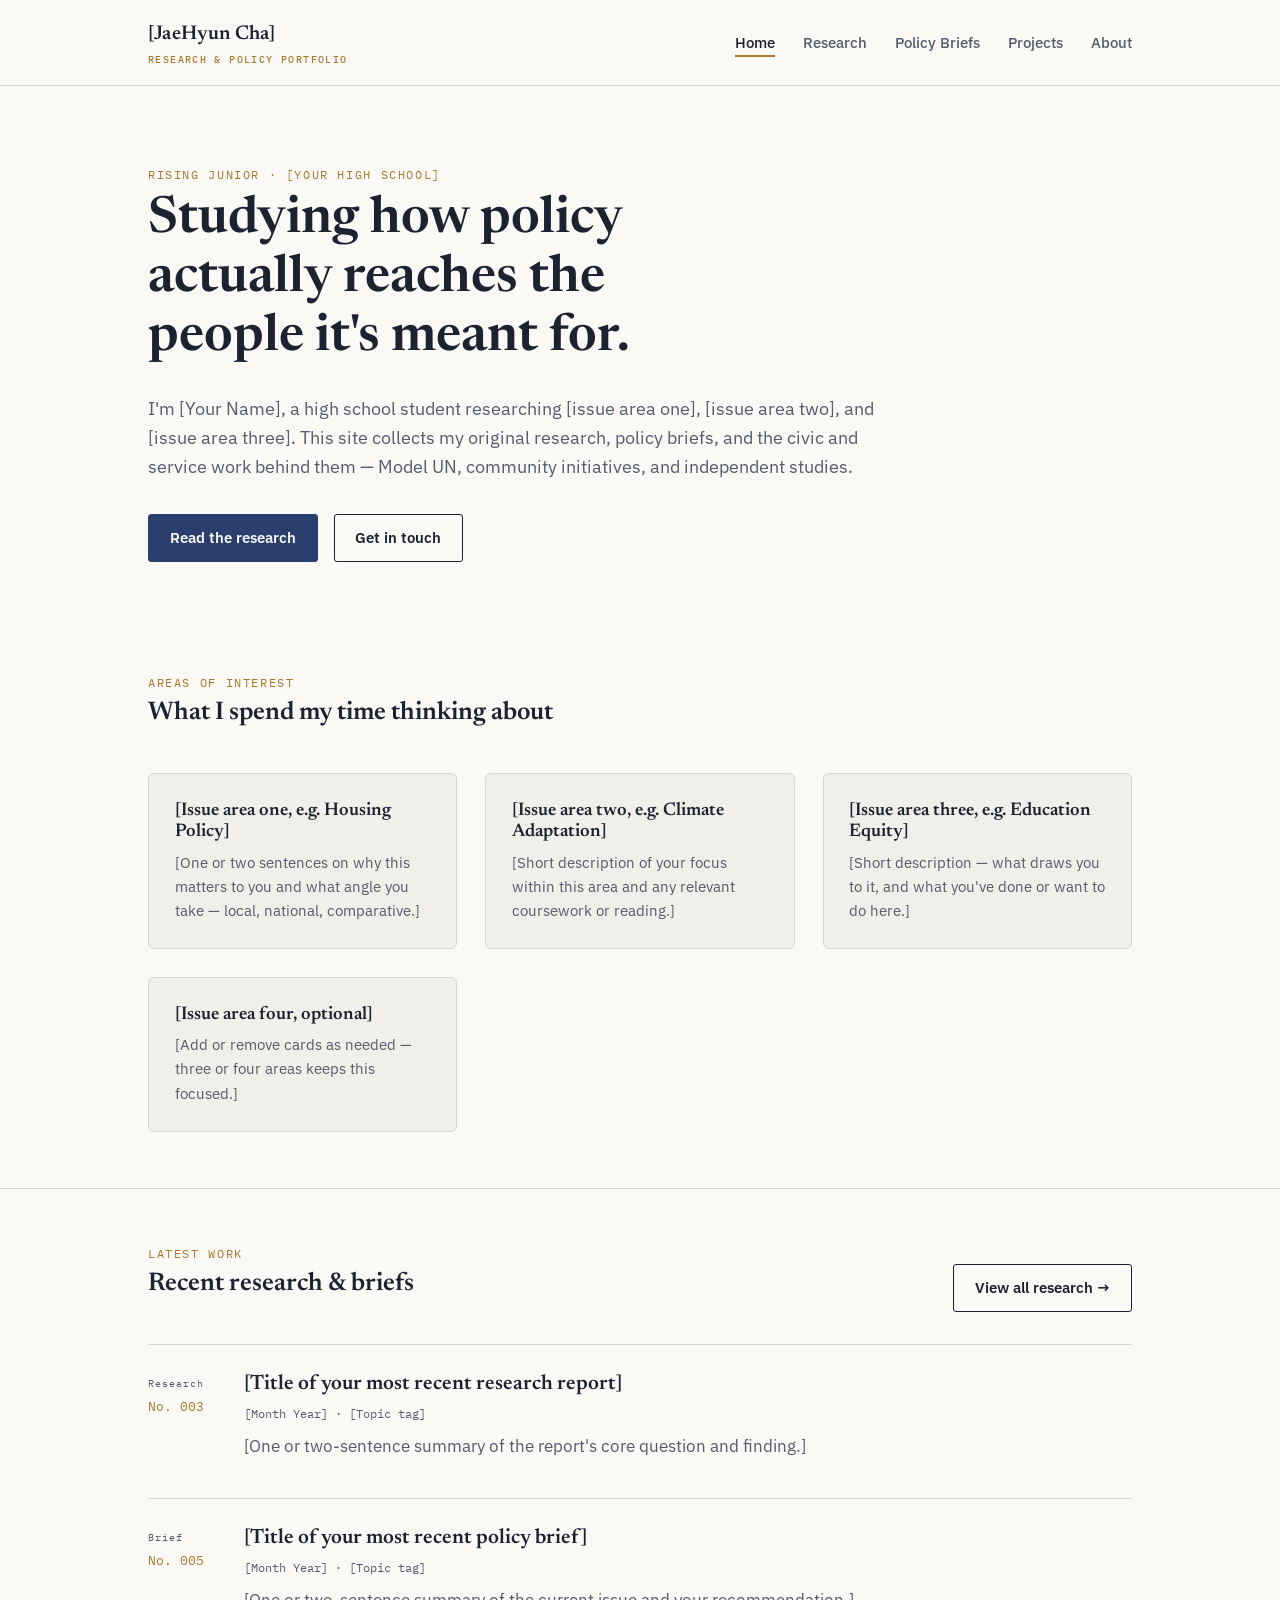
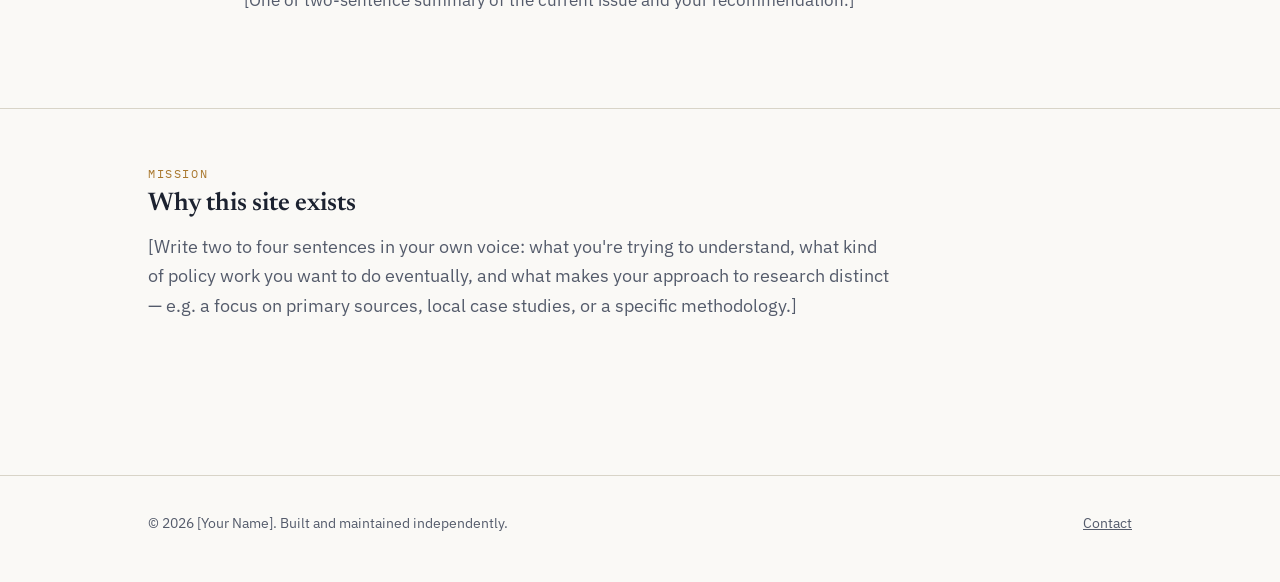
==== index.html @ af5862cc "Update index.html" ====
<!DOCTYPE html>
<html lang="en">
<head>
<meta charset="UTF-8">
<meta name="viewport" content="width=device-width, initial-scale=1.0">
<title>JaeHyun Cha — Research &amp; Policy Portfolio</title>
<meta name="description" content="Research, policy briefs, and civic projects by [Your Name], a high school student focused on [your issue areas].">
<link rel="preconnect" href="https://fonts.googleapis.com">
<link href="https://fonts.googleapis.com/css2?family=Newsreader:ital,wght@0,400;0,500;0,600;1,400&family=IBM+Plex+Sans:wght@400;500;600&family=IBM+Plex+Mono:wght@400;500&display=swap" rel="stylesheet">
<link rel="stylesheet" href="assets/style.css">
</head>
<body>

<header class="site-header">
  <div class="wrap">
    <a class="brand" href="index.html">[JaeHyun Cha]<small>Research &amp; Policy Portfolio</small></a>
    <button class="nav-toggle" aria-expanded="false" aria-controls="primary-nav">Menu</button>
    <nav class="site-nav" id="primary-nav">
      <ul>
        <li><a href="index.html" aria-current="page">Home</a></li>
        <li><a href="research.html">Research</a></li>
        <li><a href="policy-briefs.html">Policy Briefs</a></li>
        <li><a href="projects.html">Projects</a></li>
        <li><a href="about.html">About</a></li>
      </ul>
    </nav>
  </div>
</header>

<main>

  <section class="hero">
    <div class="wrap">
      <span class="eyebrow">Rising Junior · [Your High School]</span>
      <h1>Studying how policy actually reaches the people it's meant for.</h1>
      <p class="lede">
        I'm [Your Name], a high school student researching [issue area one],
        [issue area two], and [issue area three]. This site collects my original
        research, policy briefs, and the civic and service work behind them —
        Model UN, community initiatives, and independent studies.
      </p>
      <div class="hero-actions">
        <a class="btn btn-primary" href="research.html">Read the research</a>
        <a class="btn" href="about.html">Get in touch</a>
      </div>
    </div>
  </section>

  <section class="section">
    <div class="wrap">
      <div class="section-head">
        <div>
          <span class="eyebrow">Areas of interest</span>
          <h2>What I spend my time thinking about</h2>
        </div>
      </div>
      <div class="card-grid">
        <div class="card">
          <h3>[Issue area one, e.g. Housing Policy]</h3>
          <p>[One or two sentences on why this matters to you and what angle you take — local, national, comparative.]</p>
        </div>
        <div class="card">
          <h3>[Issue area two, e.g. Climate Adaptation]</h3>
          <p>[Short description of your focus within this area and any relevant coursework or reading.]</p>
        </div>
        <div class="card">
          <h3>[Issue area three, e.g. Education Equity]</h3>
          <p>[Short description — what draws you to it, and what you've done or want to do here.]</p>
        </div>
        <div class="card">
          <h3>[Issue area four, optional]</h3>
          <p>[Add or remove cards as needed — three or four areas keeps this focused.]</p>
        </div>
      </div>
    </div>
  </section>

  <section class="section">
    <div class="wrap">
      <div class="section-head">
        <div>
          <span class="eyebrow">Latest work</span>
          <h2>Recent research &amp; briefs</h2>
        </div>
        <a class="btn" href="research.html">View all research →</a>
      </div>

      <div class="doc-list">
        <a class="doc-entry" href="research.html">
          <div class="doc-num"><span class="no-label">Research</span>No. 003</div>
          <div>
            <h3 class="doc-title">[Title of your most recent research report]</h3>
            <div class="doc-meta">[Month Year] · [Topic tag]</div>
            <p class="doc-excerpt">[One or two-sentence summary of the report's core question and finding.]</p>
          </div>
        </a>
        <a class="doc-entry" href="policy-briefs.html">
          <div class="doc-num"><span class="no-label">Brief</span>No. 005</div>
          <div>
            <h3 class="doc-title">[Title of your most recent policy brief]</h3>
            <div class="doc-meta">[Month Year] · [Topic tag]</div>
            <p class="doc-excerpt">[One or two-sentence summary of the current issue and your recommendation.]</p>
          </div>
        </a>
      </div>
    </div>
  </section>

  <section class="section">
    <div class="wrap">
      <span class="eyebrow">Mission</span>
      <h2>Why this site exists</h2>
      <p class="lede">
        [Write two to four sentences in your own voice: what you're trying to
        understand, what kind of policy work you want to do eventually, and
        what makes your approach to research distinct — e.g. a focus on primary
        sources, local case studies, or a specific methodology.]
      </p>
    </div>
  </section>

</main>

<footer class="site-footer">
  <div class="wrap">
    <span>&copy; <span id="year"></span> [Your Name]. Built and maintained independently.</span>
    <span><a href="about.html">Contact</a></span>
  </div>
</footer>

<script src="assets/script.js"></script>
<script>document.getElementById("year").textContent = new Date().getFullYear();</script>
</body>
</html>
---- assets/style.css ----
/* ============================================================
   Design tokens
   ============================================================ */
:root {
  --paper: #FAF9F6;
  --paper-dim: #F1EFE9;
  --ink: #1C2230;
  --ink-soft: #545B6B;
  --rule: #D8D4C8;
  --accent: #2B3F6E;      /* deep indigo — links, headings */
  --accent-warm: #A9782E; /* muted ochre — brief/report numbering, tags */
  --accent-warm-bg: #F4ECDA;

  --font-display: "Newsreader", Georgia, serif;
  --font-body: "IBM Plex Sans", -apple-system, sans-serif;
  --font-mono: "IBM Plex Mono", ui-monospace, monospace;

  --measure: 68ch;
  --gutter: clamp(1.25rem, 4vw, 3rem);
}

* { box-sizing: border-box; }

html { scroll-behavior: smooth; }

body {
  margin: 0;
  background: var(--paper);
  color: var(--ink);
  font-family: var(--font-body);
  font-size: 17px;
  line-height: 1.6;
  -webkit-font-smoothing: antialiased;
}

@media (prefers-reduced-motion: reduce) {
  html { scroll-behavior: auto; }
  * { animation: none !important; transition: none !important; }
}

a { color: var(--accent); }
a:focus-visible,
button:focus-visible,
input:focus-visible,
textarea:focus-visible {
  outline: 2px solid var(--accent-warm);
  outline-offset: 3px;
}

img { max-width: 100%; display: block; }

h1, h2, h3, h4 {
  font-family: var(--font-display);
  font-weight: 600;
  color: var(--ink);
  margin: 0 0 0.5em;
  line-height: 1.15;
}

p { margin: 0 0 1em; }

/* ============================================================
   Layout shell
   ============================================================ */
.wrap {
  max-width: 1080px;
  margin: 0 auto;
  padding: 0 var(--gutter);
}

/* ---- Header / Nav ---- */
.site-header {
  border-bottom: 1px solid var(--rule);
  background: var(--paper);
  position: sticky;
  top: 0;
  z-index: 50;
}

.site-header .wrap {
  display: flex;
  align-items: center;
  justify-content: space-between;
  padding-top: 1.1rem;
  padding-bottom: 1.1rem;
}

.brand {
  font-family: var(--font-display);
  font-size: 1.25rem;
  font-weight: 600;
  color: var(--ink);
  text-decoration: none;
  letter-spacing: 0.01em;
}

.brand small {
  display: block;
  font-family: var(--font-mono);
  font-size: 0.62rem;
  letter-spacing: 0.14em;
  text-transform: uppercase;
  color: var(--accent-warm);
  font-weight: 500;
  margin-top: 2px;
}

.nav-toggle {
  display: none;
  background: none;
  border: 1px solid var(--rule);
  border-radius: 4px;
  padding: 0.4rem 0.6rem;
  font-family: var(--font-mono);
  font-size: 0.8rem;
  cursor: pointer;
  color: var(--ink);
}

.site-nav ul {
  list-style: none;
  display: flex;
  gap: 1.75rem;
  margin: 0;
  padding: 0;
}

.site-nav a {
  text-decoration: none;
  color: var(--ink-soft);
  font-size: 0.92rem;
  font-weight: 500;
  padding-bottom: 3px;
  border-bottom: 2px solid transparent;
  transition: color 0.15s ease, border-color 0.15s ease;
}

.site-nav a:hover { color: var(--ink); }

.site-nav a[aria-current="page"] {
  color: var(--ink);
  border-bottom-color: var(--accent-warm);
}

@media (max-width: 720px) {
  .nav-toggle { display: inline-flex; }
  .site-nav {
    display: none;
    width: 100%;
  }
  .site-nav.open { display: block; }
  .site-header .wrap {
    flex-wrap: wrap;
  }
  .site-nav ul {
    flex-direction: column;
    gap: 0;
    padding: 0.75rem 0 1rem;
  }
  .site-nav a {
    display: block;
    padding: 0.6rem 0;
    border-bottom: 1px solid var(--rule);
  }
}

/* ---- Footer ---- */
.site-footer {
  border-top: 1px solid var(--rule);
  margin-top: 5rem;
  padding: 2.25rem 0 3rem;
  color: var(--ink-soft);
  font-size: 0.88rem;
}

.site-footer .wrap {
  display: flex;
  flex-wrap: wrap;
  gap: 1rem;
  justify-content: space-between;
  align-items: center;
}

.site-footer a { color: var(--ink-soft); }

/* ============================================================
   Reusable components
   ============================================================ */

.eyebrow {
  font-family: var(--font-mono);
  font-size: 0.72rem;
  letter-spacing: 0.14em;
  text-transform: uppercase;
  color: var(--accent-warm);
  margin: 0 0 0.6em;
  display: block;
}

.lede {
  font-size: 1.15rem;
  color: var(--ink-soft);
  max-width: var(--measure);
}

.section {
  padding: 3.5rem 0;
}

.section + .section {
  border-top: 1px solid var(--rule);
}

.section-head {
  display: flex;
  justify-content: space-between;
  align-items: flex-end;
  gap: 1rem;
  margin-bottom: 2rem;
  flex-wrap: wrap;
}

.hr-rule {
  border: none;
  border-top: 1px solid var(--rule);
  margin: 2.5rem 0;
}

/* ---- Buttons / tags ---- */
.btn {
  display: inline-block;
  font-family: var(--font-body);
  font-weight: 600;
  font-size: 0.92rem;
  text-decoration: none;
  padding: 0.7rem 1.3rem;
  border-radius: 3px;
  border: 1px solid var(--ink);
  color: var(--ink);
  background: transparent;
  transition: background 0.15s ease, color 0.15s ease;
}

.btn:hover { background: var(--ink); color: var(--paper); }

.btn-primary {
  background: var(--accent);
  border-color: var(--accent);
  color: var(--paper);
}

.btn-primary:hover { background: var(--ink); border-color: var(--ink); }

.tag {
  display: inline-block;
  font-family: var(--font-mono);
  font-size: 0.7rem;
  letter-spacing: 0.06em;
  text-transform: uppercase;
  background: var(--accent-warm-bg);
  color: var(--accent-warm);
  padding: 0.25em 0.6em;
  border-radius: 3px;
  margin: 0 0.4em 0.4em 0;
}

/* ---- Doc entry (signature element): numbered brief/report card ---- */
.doc-list {
  display: flex;
  flex-direction: column;
}

.doc-entry {
  display: grid;
  grid-template-columns: 4.5rem 1fr;
  gap: 1.5rem;
  padding: 1.75rem 0;
  border-top: 1px solid var(--rule);
  text-decoration: none;
  color: inherit;
}

.doc-list a.doc-entry { cursor: pointer; }

.doc-entry:hover .doc-title { color: var(--accent); }

.doc-num {
  font-family: var(--font-mono);
  font-size: 0.8rem;
  color: var(--accent-warm);
  padding-top: 0.2rem;
}

.doc-num .no-label {
  display: block;
  font-size: 0.62rem;
  letter-spacing: 0.1em;
  color: var(--ink-soft);
  margin-bottom: 0.3rem;
}

.doc-title {
  font-family: var(--font-display);
  font-size: 1.3rem;
  margin: 0 0 0.35em;
  transition: color 0.15s ease;
}

.doc-meta {
  font-family: var(--font-mono);
  font-size: 0.75rem;
  color: var(--ink-soft);
  margin-bottom: 0.6rem;
}

.doc-excerpt {
  color: var(--ink-soft);
  max-width: var(--measure);
  margin-bottom: 0.6rem;
}

@media (max-width: 560px) {
  .doc-entry { grid-template-columns: 1fr; gap: 0.4rem; }
  .doc-num { display: flex; gap: 0.5rem; align-items: baseline; }
  .doc-num .no-label { margin-bottom: 0; }
}

/* ---- Interest / project cards ---- */
.card-grid {
  display: grid;
  grid-template-columns: repeat(auto-fit, minmax(230px, 1fr));
  gap: 1.75rem;
}

.card {
  border: 1px solid var(--rule);
  border-radius: 6px;
  padding: 1.6rem;
  background: var(--paper-dim);
}

.card h3 {
  font-size: 1.15rem;
  margin-bottom: 0.4em;
}

.card p { color: var(--ink-soft); margin-bottom: 0; font-size: 0.95rem; }

/* ---- Hero ---- */
.hero {
  padding: 5rem 0 3.5rem;
}

.hero h1 {
  font-size: clamp(2.1rem, 5vw, 3.2rem);
  max-width: 16ch;
}

.hero .lede { margin-top: 1rem; }

.hero-actions {
  margin-top: 2rem;
  display: flex;
  gap: 1rem;
  flex-wrap: wrap;
}

/* ---- Timeline (Projects page) ---- */
.timeline {
  border-left: 2px solid var(--rule);
  padding-left: 1.75rem;
  display: flex;
  flex-direction: column;
  gap: 2.25rem;
}

.timeline-item { position: relative; }

.timeline-item::before {
  content: "";
  position: absolute;
  left: -2.05rem;
  top: 0.35rem;
  width: 10px;
  height: 10px;
  border-radius: 50%;
  background: var(--accent-warm);
}

.timeline-item h3 { margin-bottom: 0.2em; font-size: 1.15rem; }

.timeline-date {
  font-family: var(--font-mono);
  font-size: 0.75rem;
  color: var(--ink-soft);
  display: block;
  margin-bottom: 0.4rem;
}

/* ---- About page ---- */
.about-grid {
  display: grid;
  grid-template-columns: 1fr 1.4fr;
  gap: 3rem;
}

@media (max-width: 700px) {
  .about-grid { grid-template-columns: 1fr; }
  .about-grid { gap: 2rem; }
}

.about-photo {
  aspect-ratio: 4 / 5;
  background: var(--paper-dim);
  border: 1px solid var(--rule);
  border-radius: 6px;
  display: flex;
  align-items: center;
  justify-content: center;
  font-family: var(--font-mono);
  font-size: 0.8rem;
  color: var(--ink-soft);
  text-align: center;
  padding: 1rem;
}

.contact-list {
  list-style: none;
  padding: 0;
  margin: 1.5rem 0 0;
  display: flex;
  flex-direction: column;
  gap: 0.6rem;
  font-family: var(--font-mono);
  font-size: 0.9rem;
}

.contact-list a { text-decoration: none; }
.contact-list a:hover { text-decoration: underline; }

/* ---- Contact / form (About page) ---- */
.form-row { margin-bottom: 1.1rem; display: flex; flex-direction: column; gap: 0.35rem; }
.form-row label { font-size: 0.85rem; font-weight: 600; color: var(--ink); }
.form-row input,
.form-row textarea {
  font-family: var(--font-body);
  font-size: 0.95rem;
  padding: 0.65rem 0.75rem;
  border: 1px solid var(--rule);
  border-radius: 4px;
  background: var(--paper);
  color: var(--ink);
}
.form-row textarea { resize: vertical; min-height: 110px; }
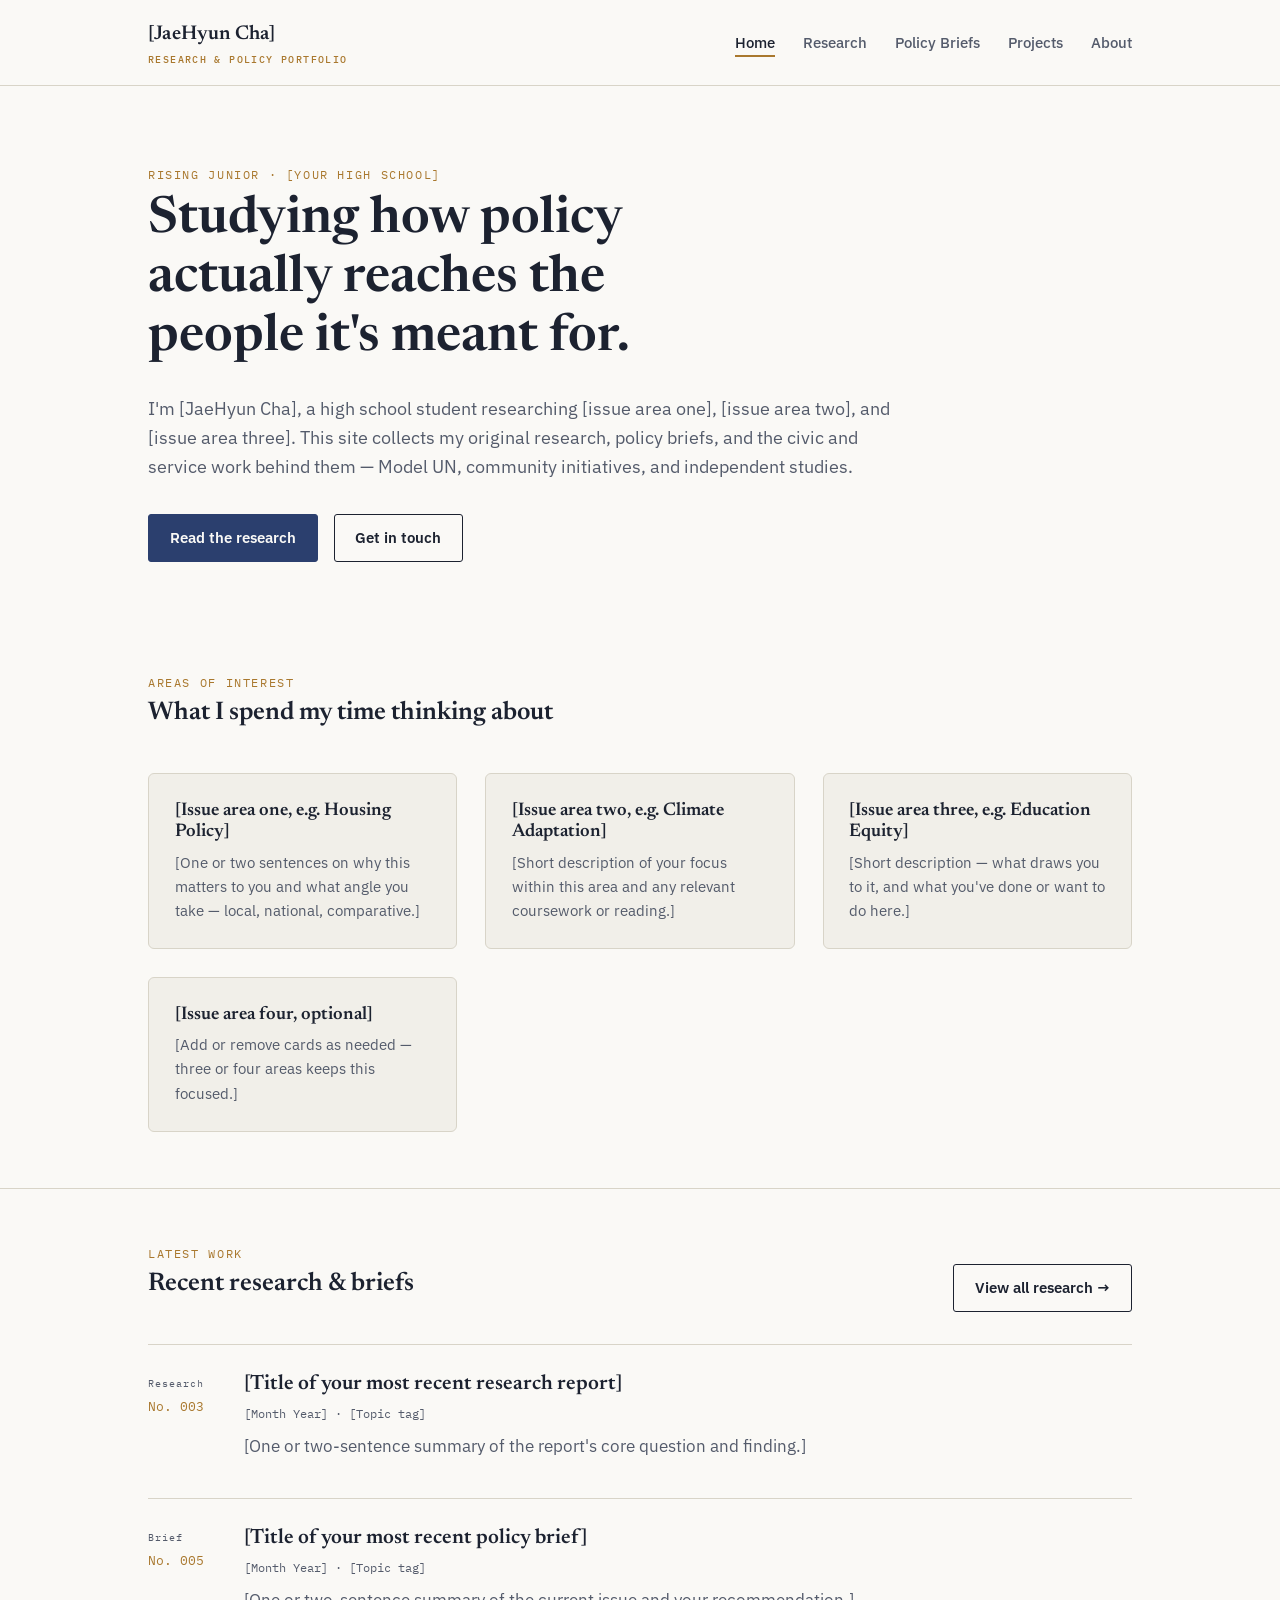
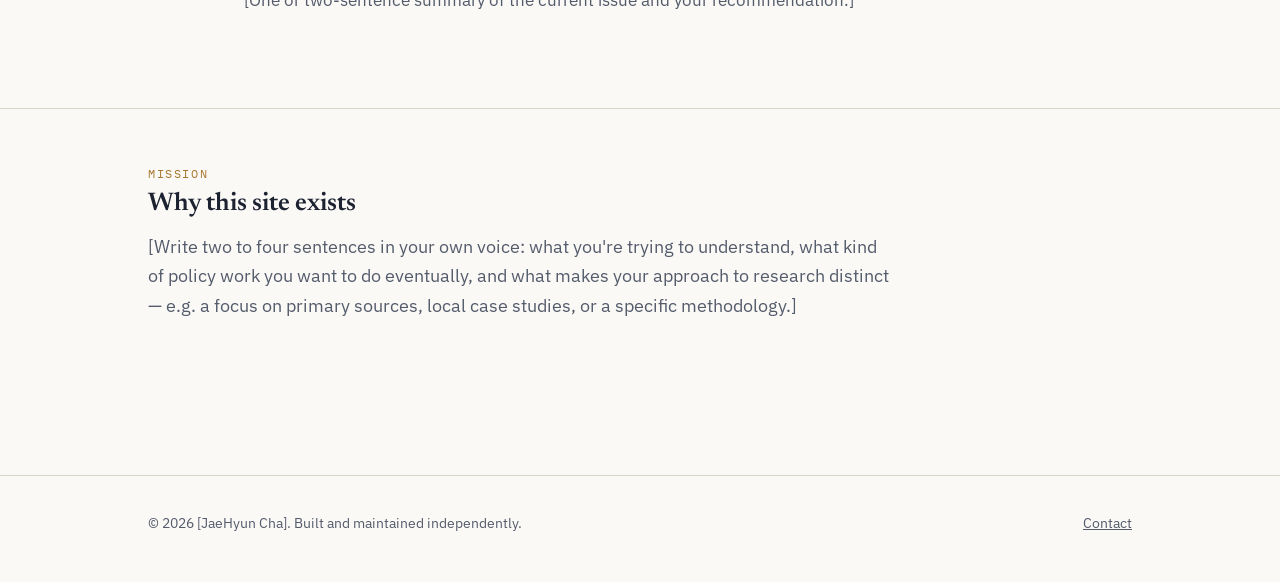
==== commit f4474c9b: "Update index.html" ====
--- a/index.html
+++ b/index.html
@@ -3,8 +3,8 @@
 <head>
 <meta charset="UTF-8">
 <meta name="viewport" content="width=device-width, initial-scale=1.0">
-<title>JaeHyun Cha — Research &amp; Policy Portfolio</title>
-<meta name="description" content="Research, policy briefs, and civic projects by [Your Name], a high school student focused on [your issue areas].">
+<title> JaeHyun Cha — Research &amp; Policy Portfolio</title>
+<meta name="description" content="Research, policy briefs, and civic projects by [JaeHyun Cha], a high school student focused on [your issue areas].">
 <link rel="preconnect" href="https://fonts.googleapis.com">
 <link href="https://fonts.googleapis.com/css2?family=Newsreader:ital,wght@0,400;0,500;0,600;1,400&family=IBM+Plex+Sans:wght@400;500;600&family=IBM+Plex+Mono:wght@400;500&display=swap" rel="stylesheet">
 <link rel="stylesheet" href="assets/style.css">
@@ -34,7 +34,7 @@
       <span class="eyebrow">Rising Junior · [Your High School]</span>
       <h1>Studying how policy actually reaches the people it's meant for.</h1>
       <p class="lede">
-        I'm [Your Name], a high school student researching [issue area one],
+        I'm [JaeHyun Cha], a high school student researching [issue area one],
         [issue area two], and [issue area three]. This site collects my original
         research, policy briefs, and the civic and service work behind them —
         Model UN, community initiatives, and independent studies.
@@ -123,7 +123,7 @@
 
 <footer class="site-footer">
   <div class="wrap">
-    <span>&copy; <span id="year"></span> [Your Name]. Built and maintained independently.</span>
+    <span>&copy; <span id="year"></span> [JaeHyun Cha]. Built and maintained independently.</span>
     <span><a href="about.html">Contact</a></span>
   </div>
 </footer>
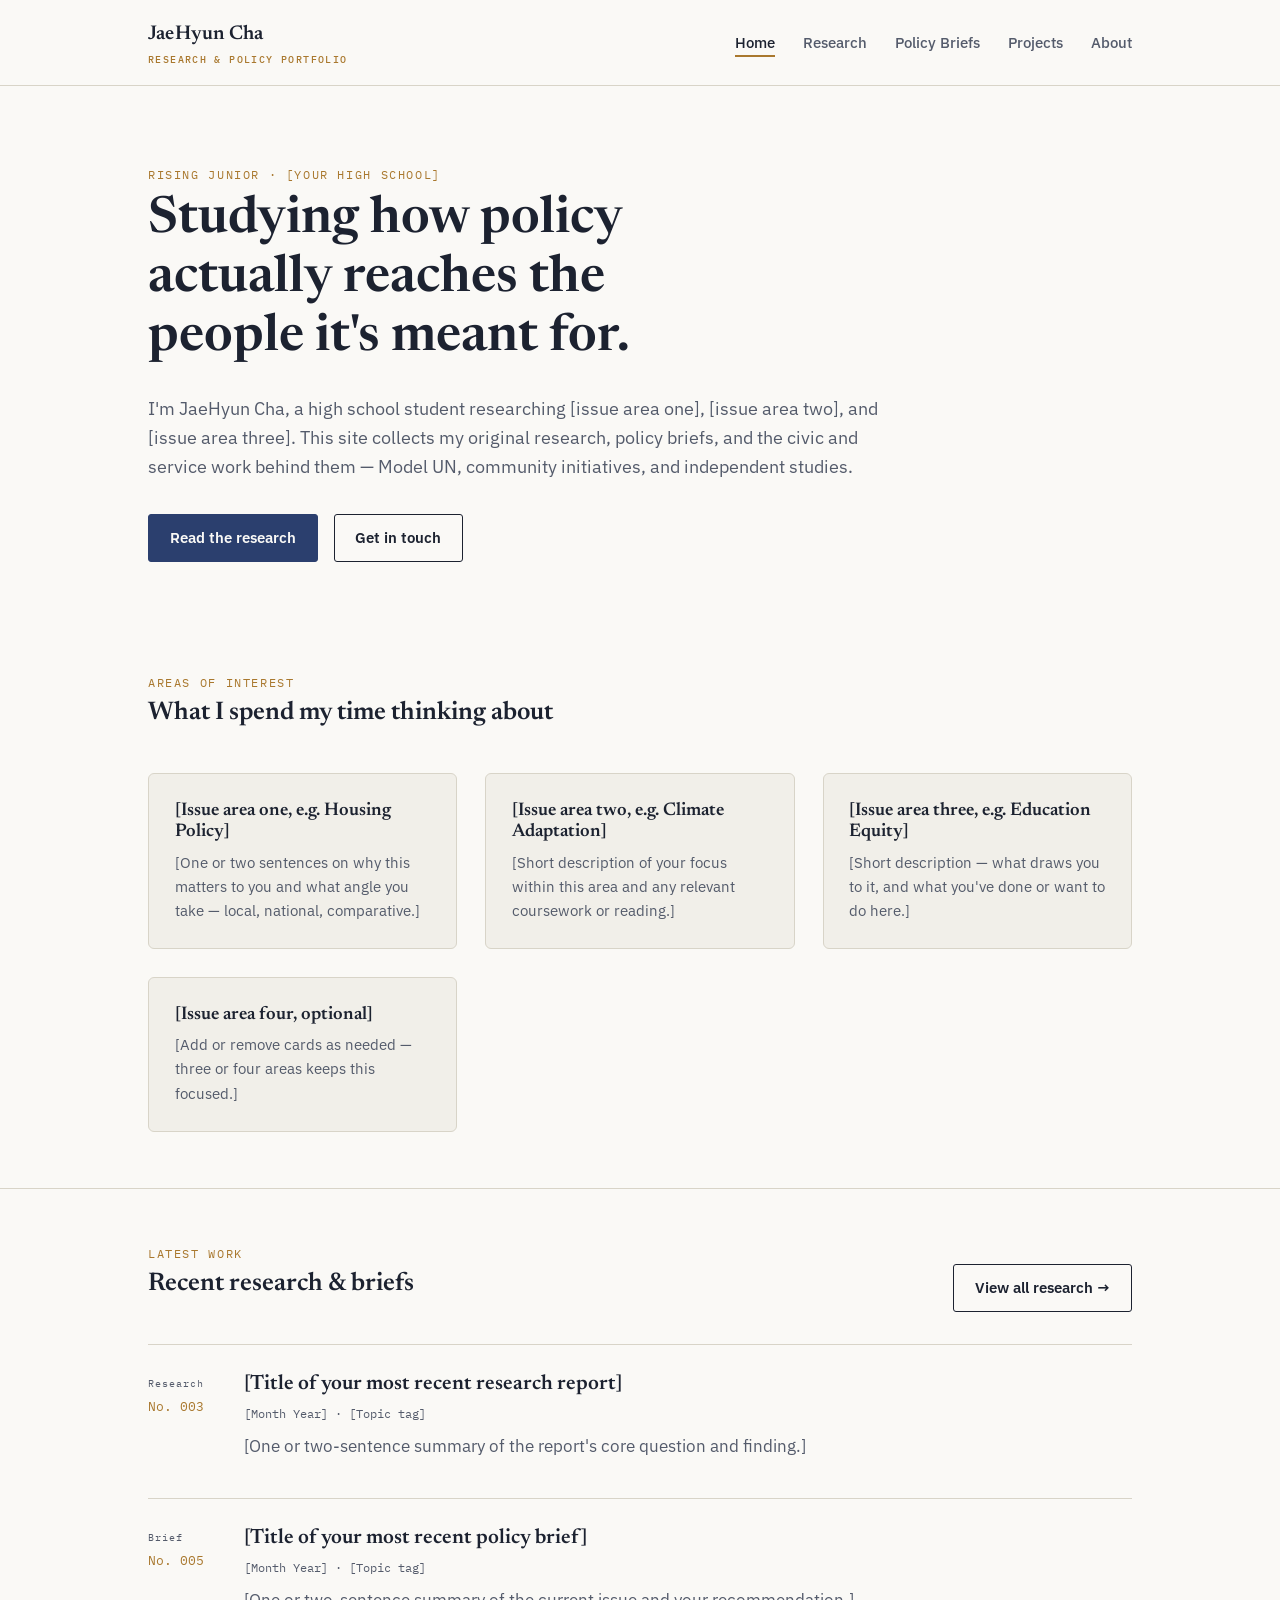
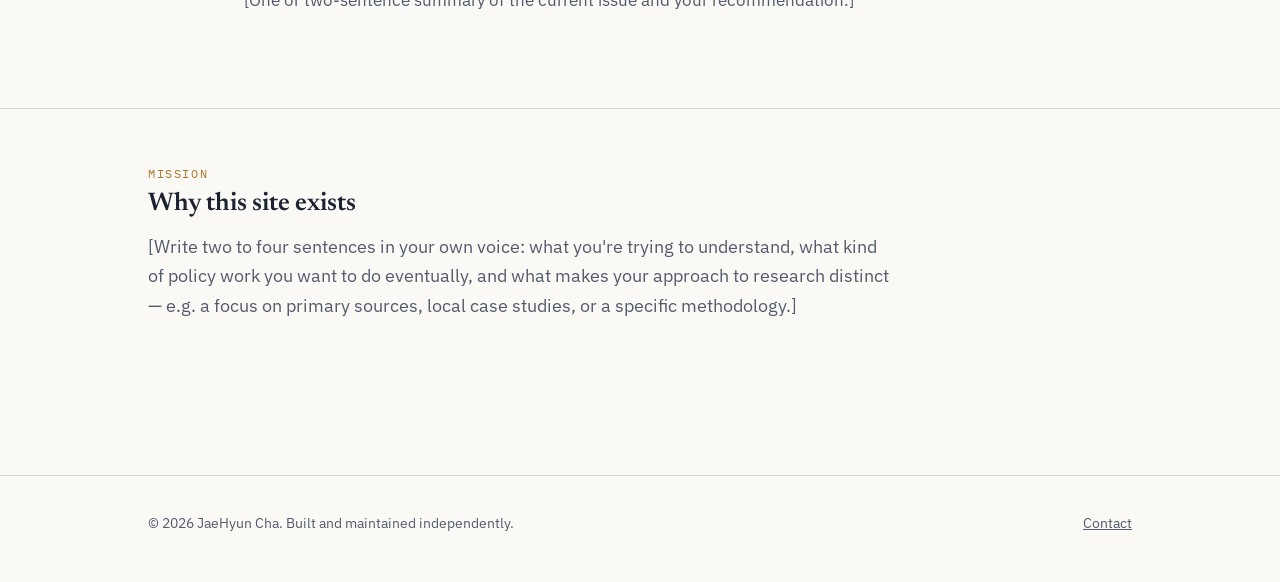
==== commit ba9978a5: "Update index.html" ====
--- a/index.html
+++ b/index.html
@@ -4,7 +4,7 @@
 <meta charset="UTF-8">
 <meta name="viewport" content="width=device-width, initial-scale=1.0">
 <title> JaeHyun Cha — Research &amp; Policy Portfolio</title>
-<meta name="description" content="Research, policy briefs, and civic projects by [JaeHyun Cha], a high school student focused on [your issue areas].">
+<meta name="description" content="Research, policy briefs, and civic projects by JaeHyun Cha, a high school student focused on [your issue areas].">
 <link rel="preconnect" href="https://fonts.googleapis.com">
 <link href="https://fonts.googleapis.com/css2?family=Newsreader:ital,wght@0,400;0,500;0,600;1,400&family=IBM+Plex+Sans:wght@400;500;600&family=IBM+Plex+Mono:wght@400;500&display=swap" rel="stylesheet">
 <link rel="stylesheet" href="assets/style.css">
@@ -13,7 +13,7 @@
 
 <header class="site-header">
   <div class="wrap">
-    <a class="brand" href="index.html">[JaeHyun Cha]<small>Research &amp; Policy Portfolio</small></a>
+    <a class="brand" href="index.html">JaeHyun Cha<small>Research &amp; Policy Portfolio</small></a>
     <button class="nav-toggle" aria-expanded="false" aria-controls="primary-nav">Menu</button>
     <nav class="site-nav" id="primary-nav">
       <ul>
@@ -34,7 +34,7 @@
       <span class="eyebrow">Rising Junior · [Your High School]</span>
       <h1>Studying how policy actually reaches the people it's meant for.</h1>
       <p class="lede">
-        I'm [JaeHyun Cha], a high school student researching [issue area one],
+        I'm JaeHyun Cha, a high school student researching [issue area one],
         [issue area two], and [issue area three]. This site collects my original
         research, policy briefs, and the civic and service work behind them —
         Model UN, community initiatives, and independent studies.
@@ -123,7 +123,7 @@
 
 <footer class="site-footer">
   <div class="wrap">
-    <span>&copy; <span id="year"></span> [JaeHyun Cha]. Built and maintained independently.</span>
+    <span>&copy; <span id="year"></span> JaeHyun Cha. Built and maintained independently.</span>
     <span><a href="about.html">Contact</a></span>
   </div>
 </footer>
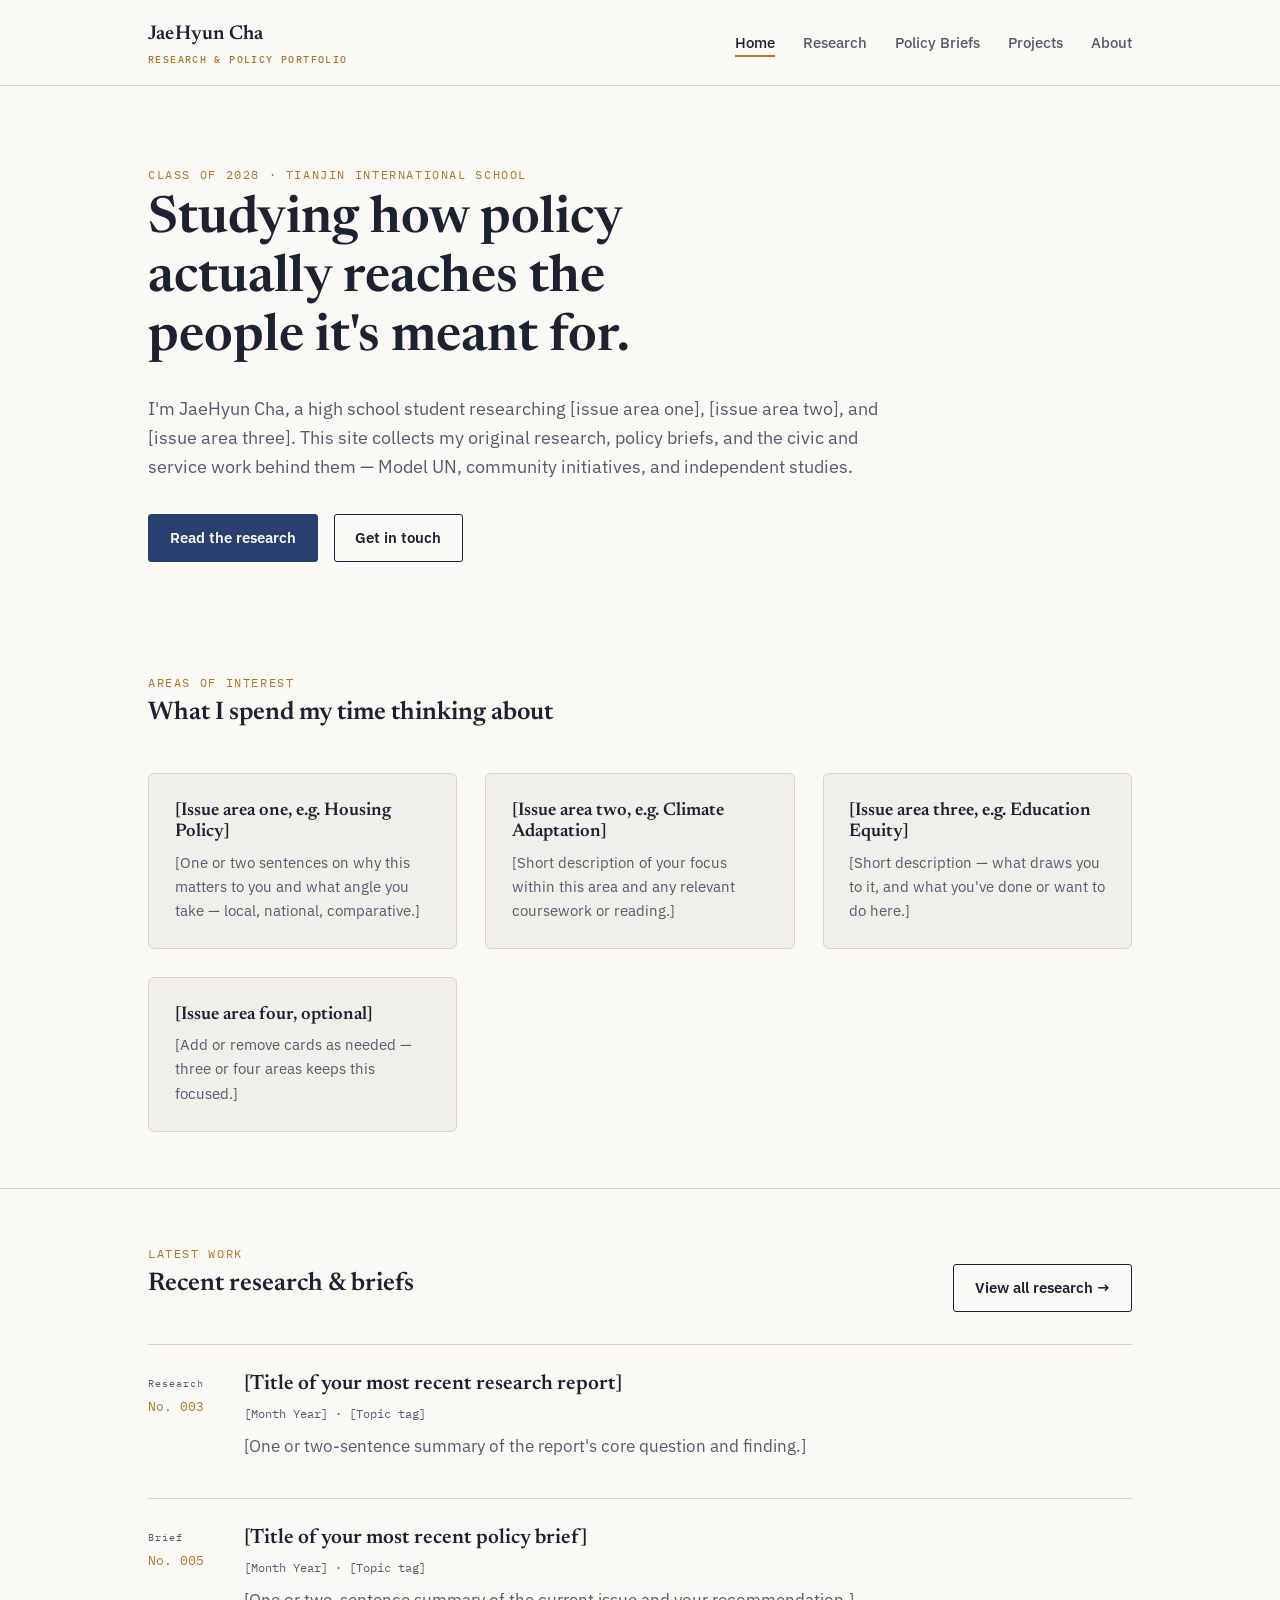
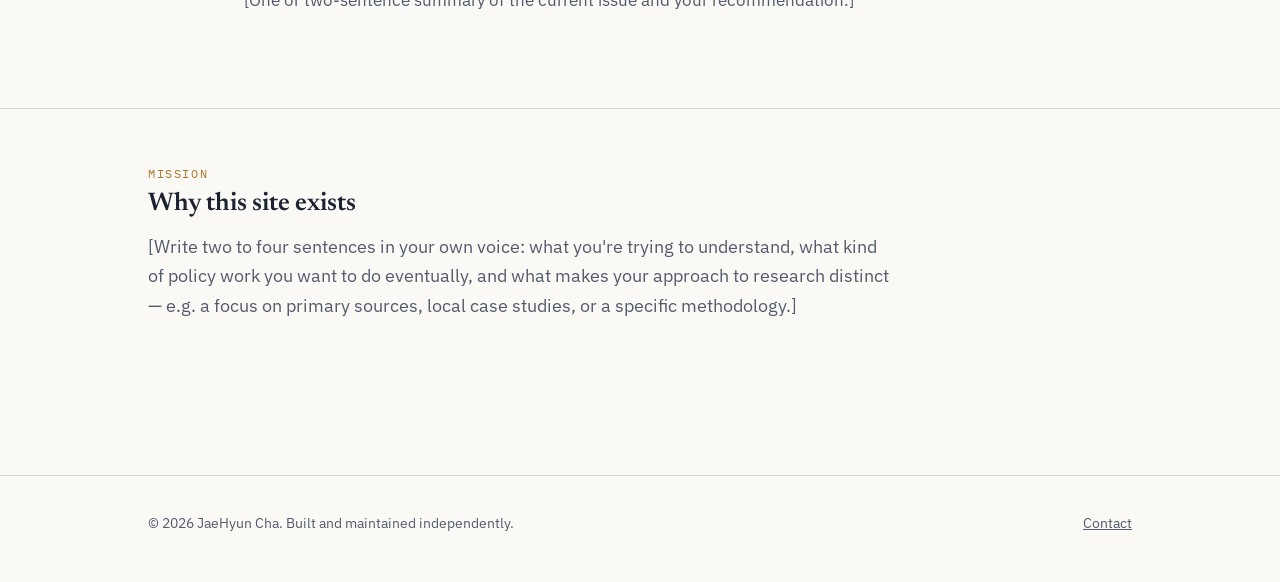
==== commit 39ac201e: "Update index.html" ====
--- a/index.html
+++ b/index.html
@@ -31,7 +31,7 @@
 
   <section class="hero">
     <div class="wrap">
-      <span class="eyebrow">Rising Junior · [Your High School]</span>
+      <span class="eyebrow">Class of 2028 · Tianjin International School </span>
       <h1>Studying how policy actually reaches the people it's meant for.</h1>
       <p class="lede">
         I'm JaeHyun Cha, a high school student researching [issue area one],
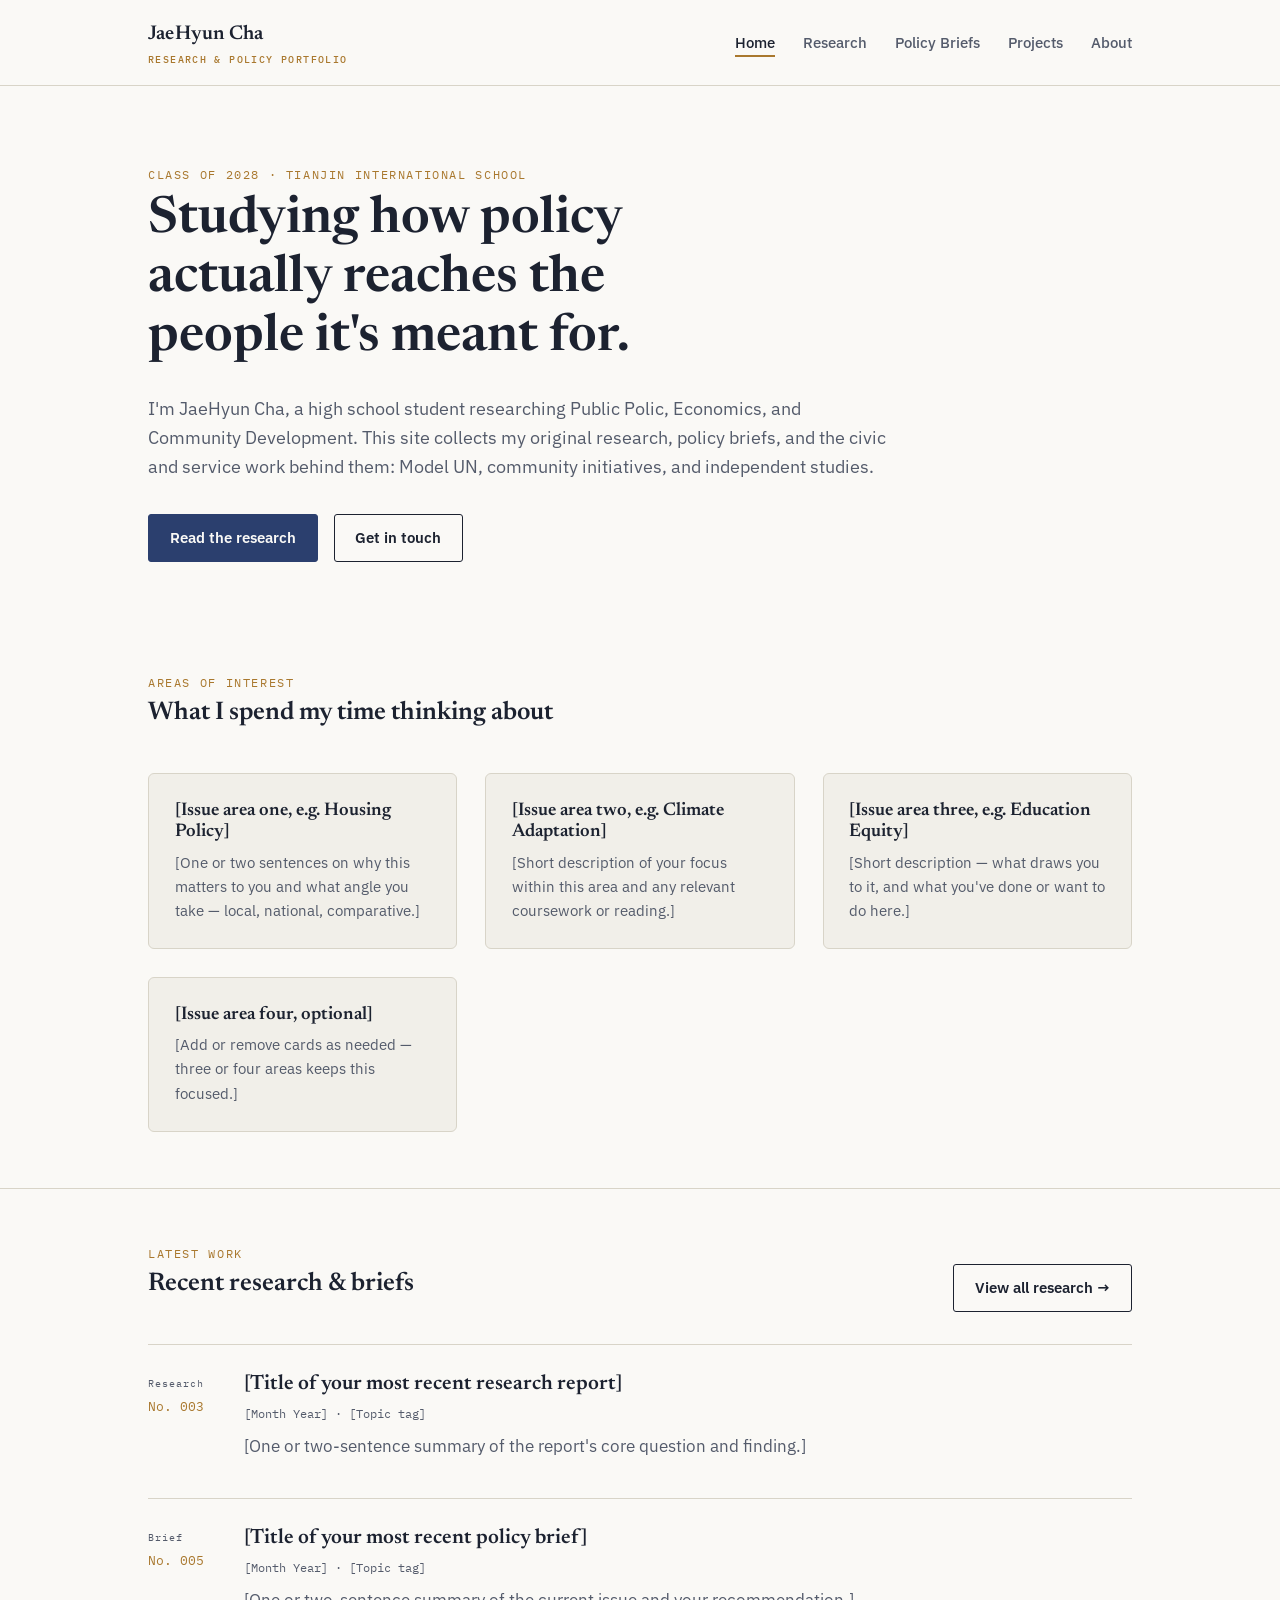
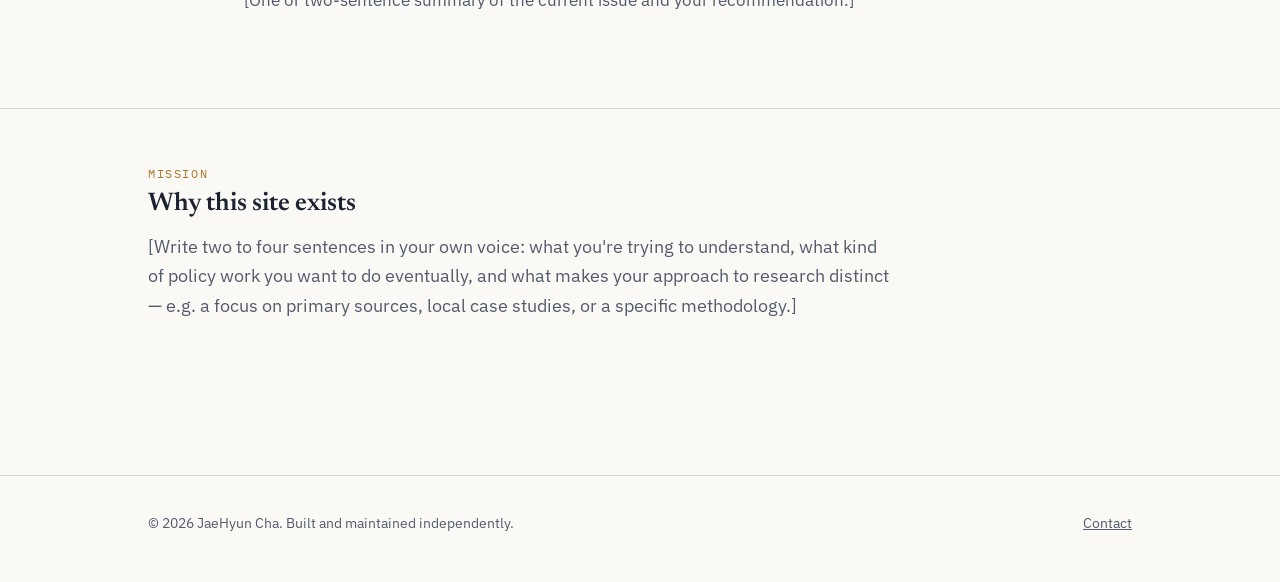
==== commit 7213788b: "Update index.html" ====
--- a/index.html
+++ b/index.html
@@ -31,12 +31,12 @@
 
   <section class="hero">
     <div class="wrap">
-      <span class="eyebrow">Class of 2028 · Tianjin International School </span>
+      <span class="eyebrow"> Class of 2028 · Tianjin International School </span>
       <h1>Studying how policy actually reaches the people it's meant for.</h1>
       <p class="lede">
-        I'm JaeHyun Cha, a high school student researching [issue area one],
-        [issue area two], and [issue area three]. This site collects my original
-        research, policy briefs, and the civic and service work behind them —
+        I'm JaeHyun Cha, a high school student researching Public Polic,
+        Economics, and Community Development. This site collects my original
+        research, policy briefs, and the civic and service work behind them:
         Model UN, community initiatives, and independent studies.
       </p>
       <div class="hero-actions">
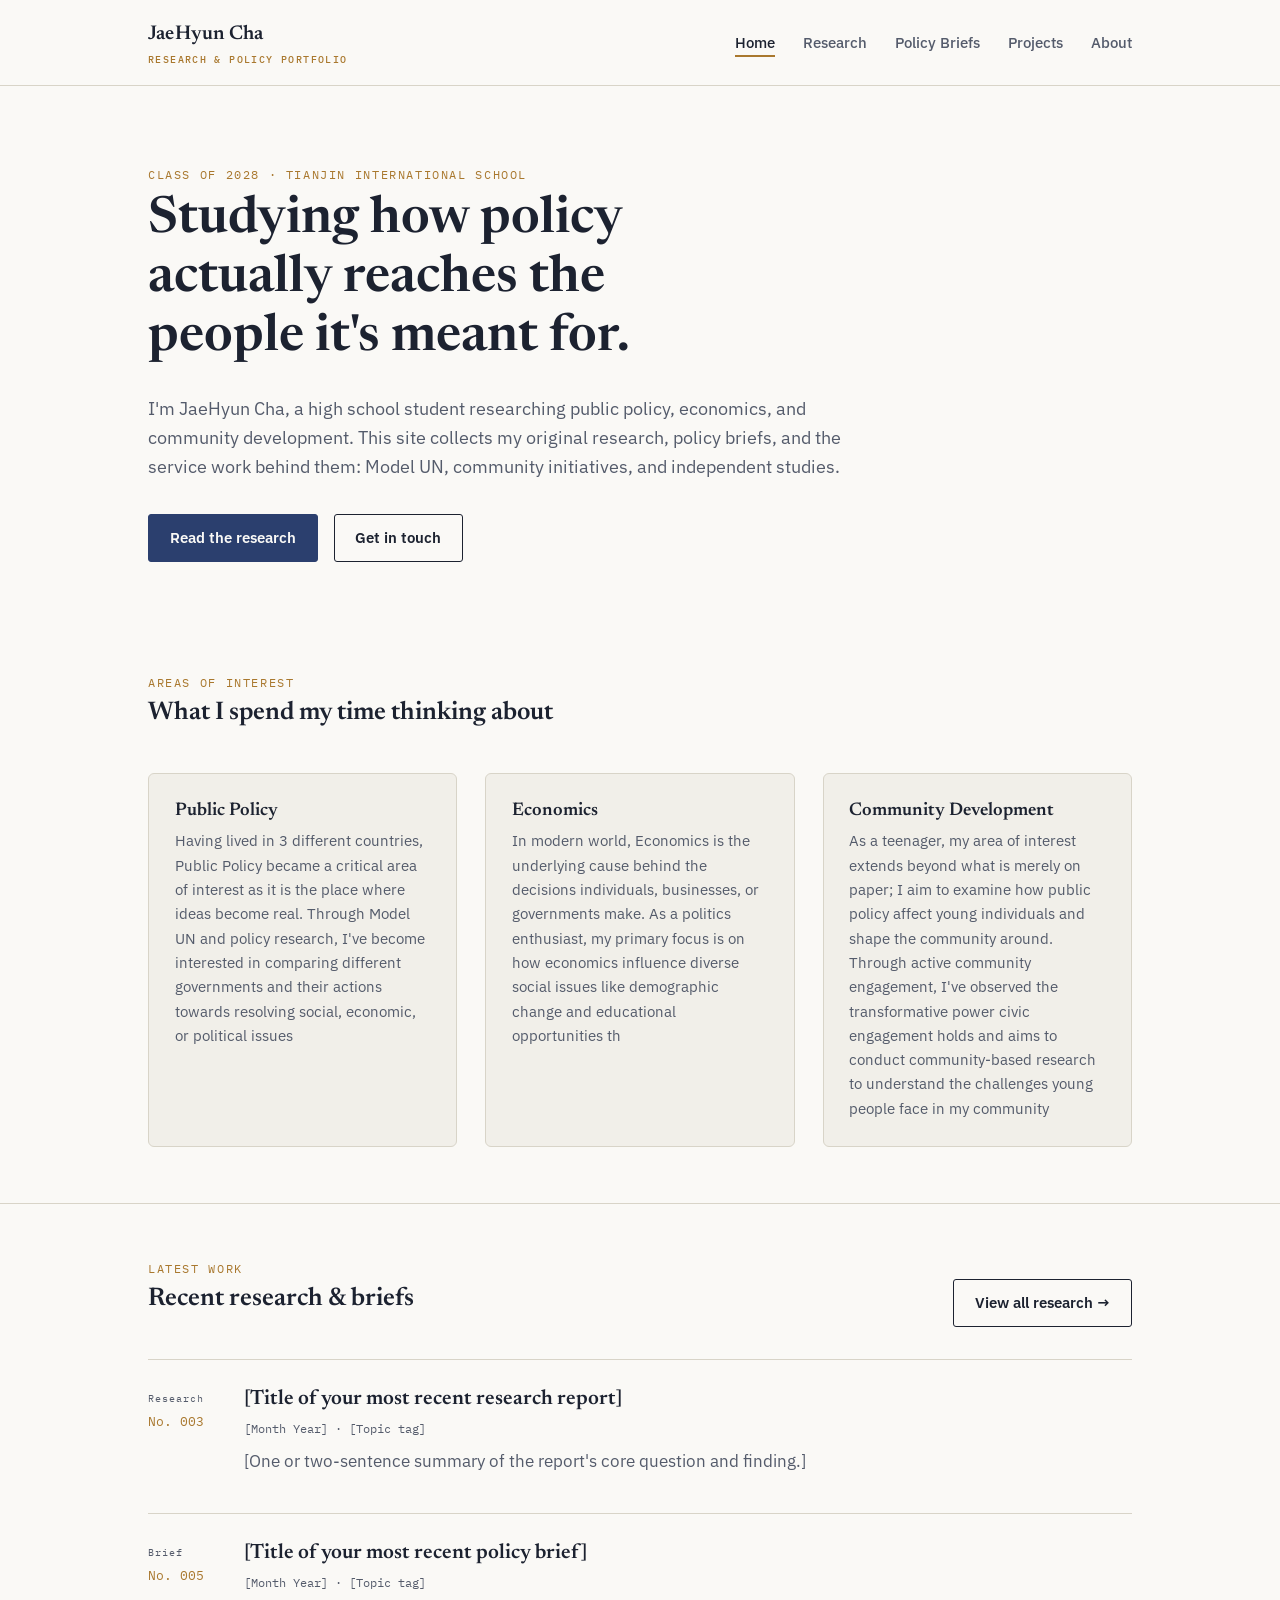
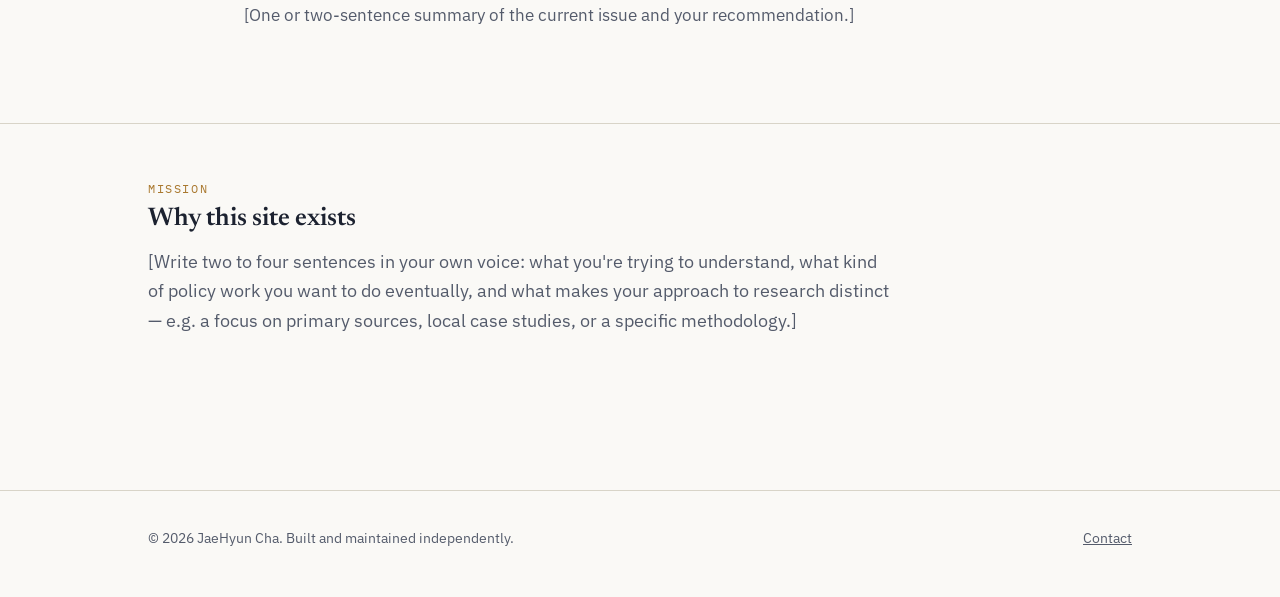
==== commit be519763: "Update index.html" ====
--- a/index.html
+++ b/index.html
@@ -4,7 +4,7 @@
 <meta charset="UTF-8">
 <meta name="viewport" content="width=device-width, initial-scale=1.0">
 <title> JaeHyun Cha — Research &amp; Policy Portfolio</title>
-<meta name="description" content="Research, policy briefs, and civic projects by JaeHyun Cha, a high school student focused on [your issue areas].">
+<meta name="description" content="Research, policy briefs, and civic projects by JaeHyun Cha, a high school student focused on public policy, economics, and community development.">
 <link rel="preconnect" href="https://fonts.googleapis.com">
 <link href="https://fonts.googleapis.com/css2?family=Newsreader:ital,wght@0,400;0,500;0,600;1,400&family=IBM+Plex+Sans:wght@400;500;600&family=IBM+Plex+Mono:wght@400;500&display=swap" rel="stylesheet">
 <link rel="stylesheet" href="assets/style.css">
@@ -34,9 +34,9 @@
       <span class="eyebrow"> Class of 2028 · Tianjin International School </span>
       <h1>Studying how policy actually reaches the people it's meant for.</h1>
       <p class="lede">
-        I'm JaeHyun Cha, a high school student researching Public Polic,
-        Economics, and Community Development. This site collects my original
-        research, policy briefs, and the civic and service work behind them:
+        I'm JaeHyun Cha, a high school student researching public policy,
+        economics, and community development. This site collects my original
+        research, policy briefs, and the service work behind them:
         Model UN, community initiatives, and independent studies.
       </p>
       <div class="hero-actions">
@@ -56,20 +56,16 @@
       </div>
       <div class="card-grid">
         <div class="card">
-          <h3>[Issue area one, e.g. Housing Policy]</h3>
-          <p>[One or two sentences on why this matters to you and what angle you take — local, national, comparative.]</p>
+          <h3> Public Policy </h3>
+          <p>Having lived in 3 different countries, Public Policy became a critical area of interest as it is the place where ideas become real. Through Model UN and policy research, I've become interested in comparing different governments and their actions towards resolving social, economic, or political issues</p>
         </div>
         <div class="card">
-          <h3>[Issue area two, e.g. Climate Adaptation]</h3>
-          <p>[Short description of your focus within this area and any relevant coursework or reading.]</p>
+          <h3>Economics</h3>
+          <p>In modern world, Economics is the underlying cause behind the decisions individuals, businesses, or governments make. As a politics enthusiast, my primary focus is on how economics influence diverse social issues like demographic change and educational opportunities  th</p>
         </div>
         <div class="card">
-          <h3>[Issue area three, e.g. Education Equity]</h3>
-          <p>[Short description — what draws you to it, and what you've done or want to do here.]</p>
-        </div>
-        <div class="card">
-          <h3>[Issue area four, optional]</h3>
-          <p>[Add or remove cards as needed — three or four areas keeps this focused.]</p>
+          <h3>Community Development</h3>
+          <p>As a teenager, my area of interest extends beyond what is merely on paper; I aim to examine how public policy affect young individuals and shape the community around. Through active community engagement, I've observed the transformative power civic engagement holds and aims to conduct community-based research to understand the challenges young people face in my community</p>
         </div>
       </div>
     </div>
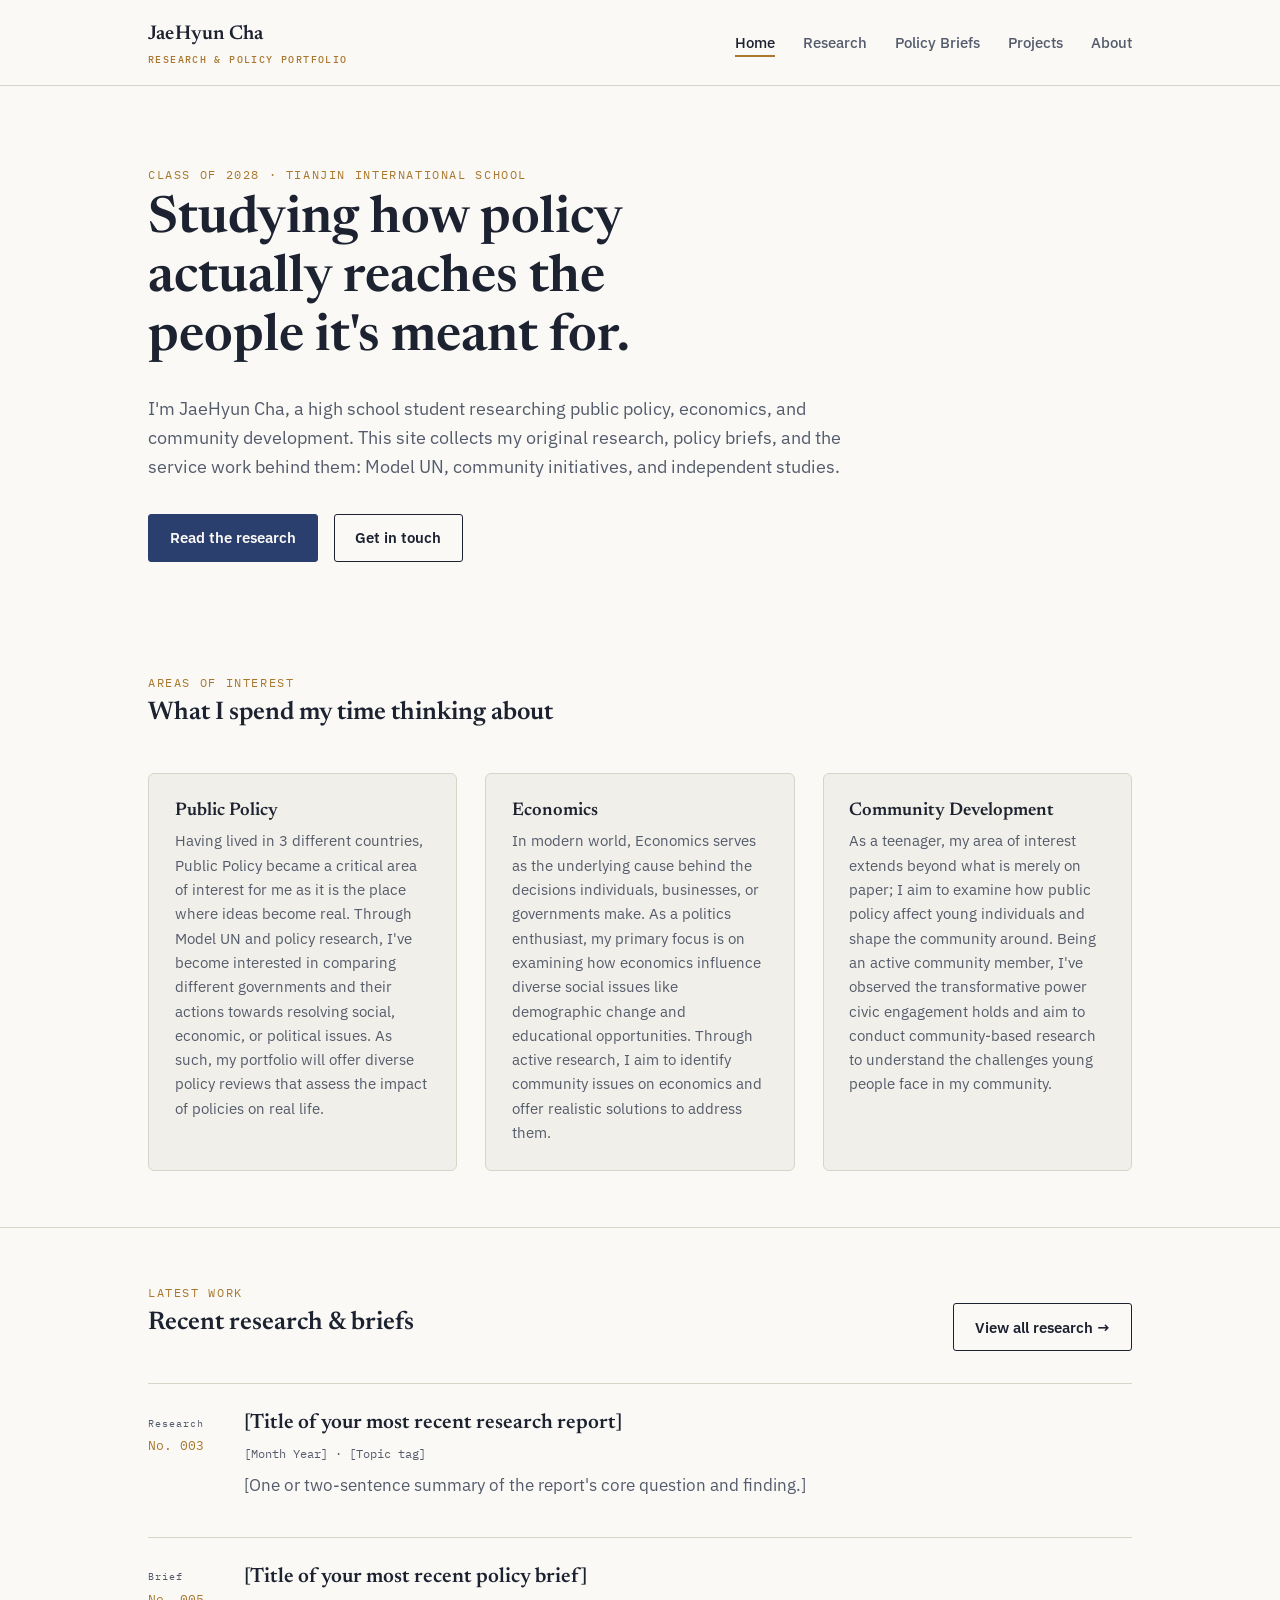
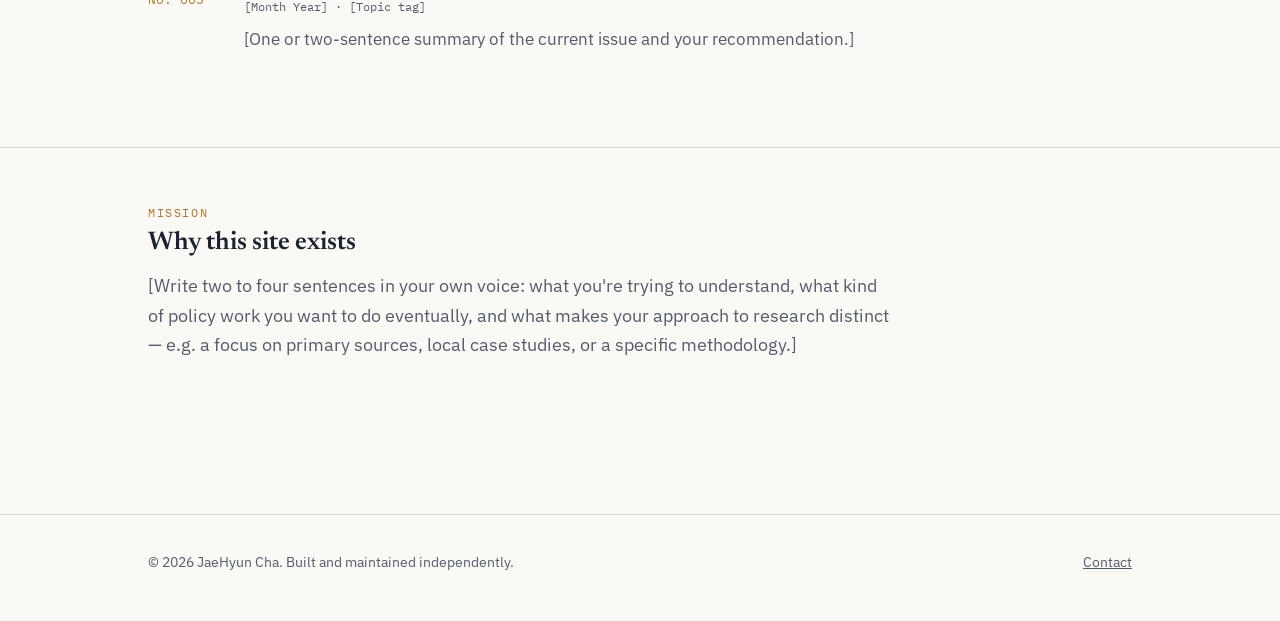
==== commit 1307fca7: "Update index.html" ====
--- a/index.html
+++ b/index.html
@@ -57,15 +57,15 @@
       <div class="card-grid">
         <div class="card">
           <h3> Public Policy </h3>
-          <p>Having lived in 3 different countries, Public Policy became a critical area of interest as it is the place where ideas become real. Through Model UN and policy research, I've become interested in comparing different governments and their actions towards resolving social, economic, or political issues</p>
+          <p>Having lived in 3 different countries, Public Policy became a critical area of interest for me as it is the place where ideas become real. Through Model UN and policy research, I've become interested in comparing different governments and their actions towards resolving social, economic, or political issues. As such, my portfolio will offer diverse policy reviews that assess the impact of policies on real life.</p>
         </div>
         <div class="card">
           <h3>Economics</h3>
-          <p>In modern world, Economics is the underlying cause behind the decisions individuals, businesses, or governments make. As a politics enthusiast, my primary focus is on how economics influence diverse social issues like demographic change and educational opportunities  th</p>
+          <p>In modern world, Economics serves as the underlying cause behind the decisions individuals, businesses, or governments make. As a politics enthusiast, my primary focus is on examining how economics influence diverse social issues like demographic change and educational opportunities. Through active research, I aim to identify community issues on economics and offer realistic solutions to address them. </p>
         </div>
         <div class="card">
           <h3>Community Development</h3>
-          <p>As a teenager, my area of interest extends beyond what is merely on paper; I aim to examine how public policy affect young individuals and shape the community around. Through active community engagement, I've observed the transformative power civic engagement holds and aims to conduct community-based research to understand the challenges young people face in my community</p>
+          <p>As a teenager, my area of interest extends beyond what is merely on paper; I aim to examine how public policy affect young individuals and shape the community around. Being an active community member, I've observed the transformative power civic engagement holds and aim to conduct community-based research to understand the challenges young people face in my community.</p>
         </div>
       </div>
     </div>
